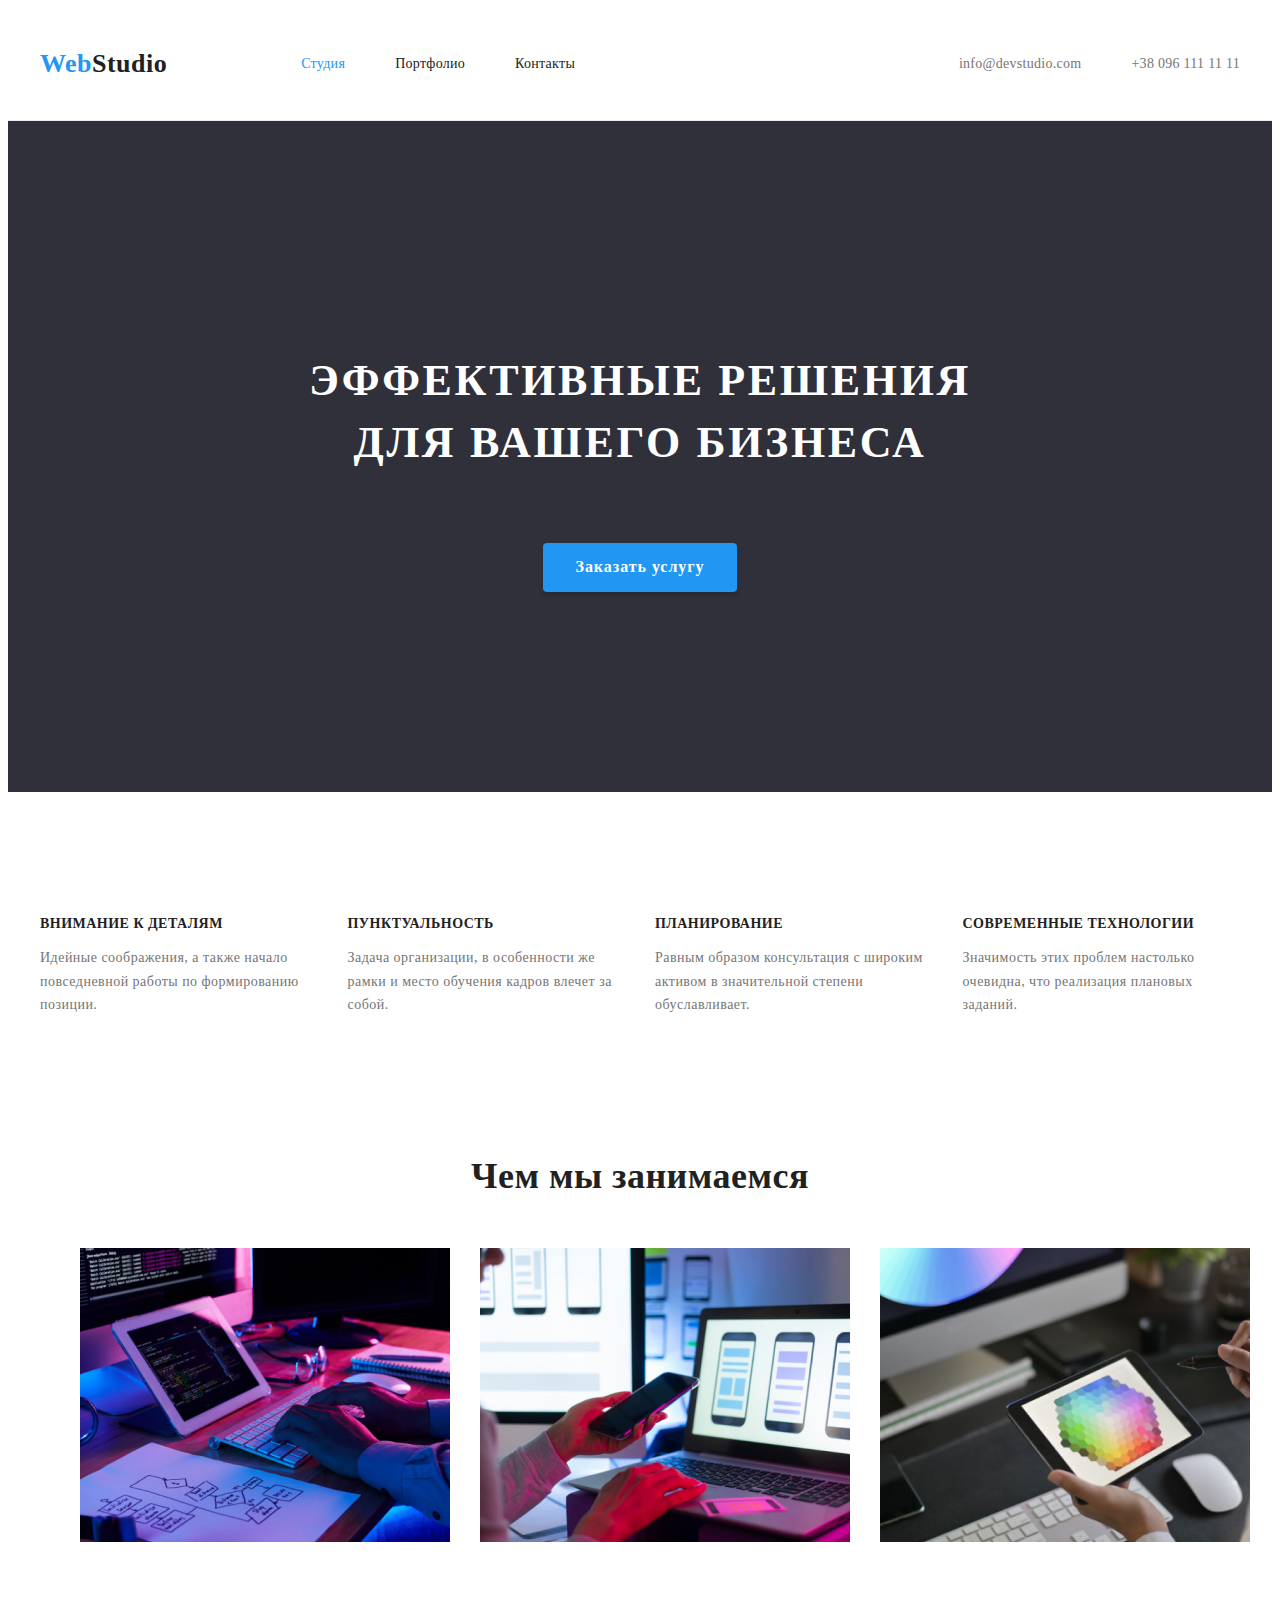
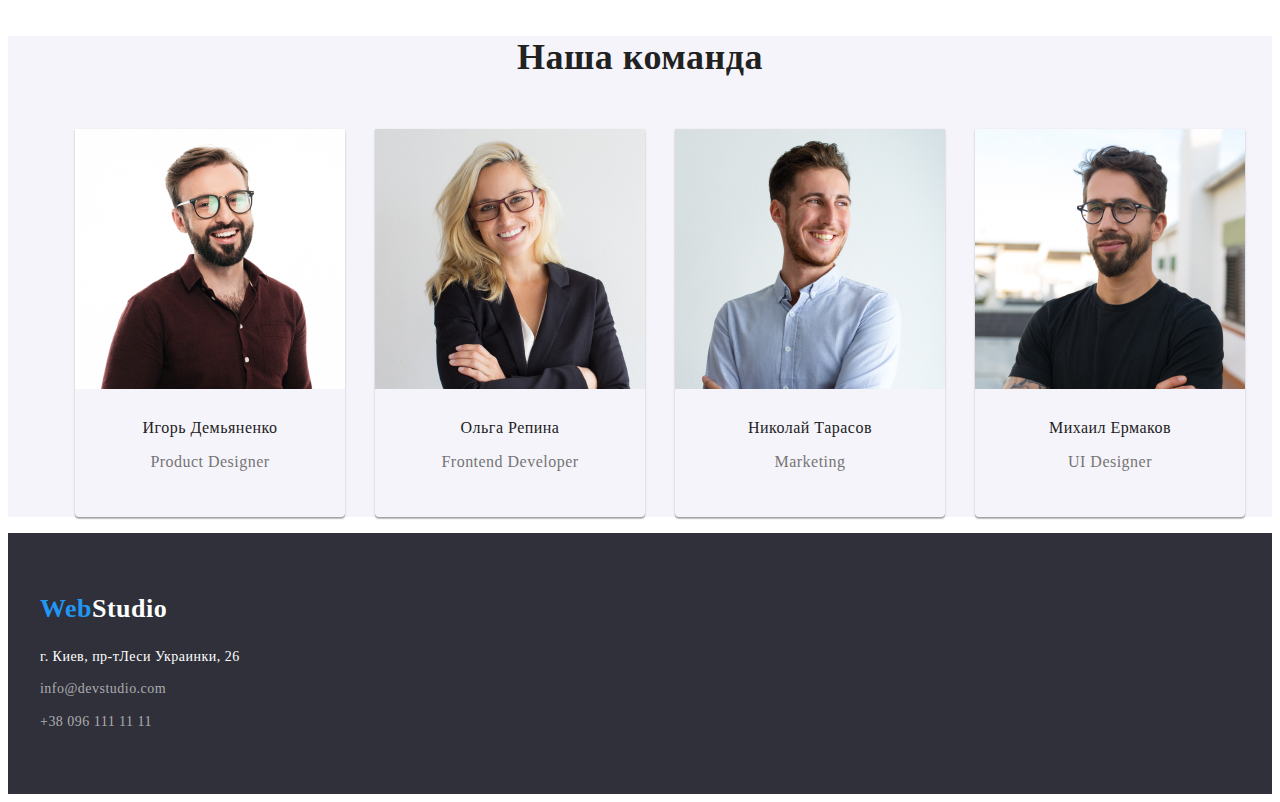
==== index.html @ 24954756 "Добавляет стили" ====
<!DOCTYPE html>
<html lang="ru">
<head>
    <meta charset="UTF-8">
    <meta name="viewport" content="width=device-width, initial-scale=1.0">
    <title>Web Studio</title>
    <link href="https://fonts.googleapis.com/css2?family=Raleway:wght@700&family=Roboto:wght@400;500;700;900&display=swap" rel="stylesheet">
    <link rel="stylesheet" href="./css/normalize.css">
    <link rel="stylesheet" href="./css/main.css"/>
</head>
<body>
    <header class="header">
        <div class="container">
           <a href="WebStudio" class="logo">Web<span class="logo-text">Studio</span></a>
            <nav>         
                <ul class="list-menu">
                    <li class="menu-item">
                            <a href="./index.html" class="link current">Студия</a></li>
                    <li class="menu-item">
                            <a href="./portfolio.html" class="link">Портфолио</a></li>
                    <li class="menu-item">
                            <a href="#address" class="link">Контакты</a></li>
                </ul>
            </nav>
                <ul class="contacts">
                    <li class="menu-contacts">
                        <a href="mailto:info@devstudio.com" class="contact-link">info@devstudio.com</a></li>
                    <li class="menu-contacts">
                        <a href="tel:+380961111111" class="contact-link">+38 096 111 11 11</a></li>
                </ul>
        </div>
    </header>
    <main>
        <section class="hero">
            <div class="container align-center">
                <h1 class="title">Эффективные решения для вашего бизнеса</h1>
                <button type="button" class="button">Заказать услугу</button>
            </div>
        </section>
        <!--section studio-->
        <section class="features">
            <div class="container">
                <h2 hidden>Особенности</h2>
                <ul class="section-studio">
                    <li class="items">
                        <h3 class="title-ss">Внимание к деталям</h3>
                        <p class="subtitle">Идейные соображения, а также начало повседневной работы по формированию позиции.</p>
                    </li>
                    <li class="items">
                        <h3 class="title-ss">Пунктуальность</h3>
                        <p class="subtitle">Задача организации, в особенности же рамки и место обучения кадров влечет за собой.</p>
                    </li>
                    <li class="items">
                        <h3 class="title-ss">Планирование</h3>
                        <p class="subtitle">Равным образом консультация с широким активом в значительной степени обуславливает.</p>
                    </li>
                    <li class="items">
                        <h3 class="title-ss">Современные технологии</h3>
                        <p class="subtitle">Значимость этих проблем настолько очевидна, что реализация плановых заданий.</p>
                    </li>
                </ul>
            </div>
        </section>
        <!--section portfolio-->
        <section class="goals">
            <div class="container"> 
                <h2 class="title-wwd">Чем мы занимаемся</h2>
                <ul class="section-portfolio">
                    <li class="item-img">
                        <img class="img-block" 
                        src="./imgs/img(7).jpg" width="370" height="294" 
                        alt="написание кода"></li>
                    <li class="item-img">
                        <img class="img-block" 
                        src="./imgs/img(8).jpg" width="370" height="294" 
                        alt="разработка мобильных приложений"></li>
                    <li class="item-img">
                        <img class="img-block" 
                        src="./imgs/img(9).jpg" width="370" height="294" 
                        alt="создание дизайна"></li>
                </ul>
            </div>
        </section>
        <!--section contacts-->
        <section class="team margin">
            <div class="container dream-team">
                <h2 class="title-wwd">Наша команда</h2>
                <ul class="section-contacts">
                    <li class="contact-description">
                        <img class="img-block" 
                        src="./imgs/img(4).jpg" width="270" height="260" 
                        alt="Игорь Демьяненко">
                        <h3 lang="ru" class="title-team">Игорь Демьяненко</h3>
                        <p lang="en" class="position">Product Designer</p></li>
                    <li class="contact-description">
                        <img class="img-block" 
                        src="./imgs/img(3).jpg" width="270" height="260" 
                        alt="Ольга Репина">
                        <h3 lang="ru" class="title-team">Ольга Репина</h3>
                        <p lang="en" class="position">Frontend Developer</p></li>
                    <li class="contact-description">
                        <img class="img-block" 
                        src="./imgs/img(5).jpg" width="270" height="260" 
                        alt="Николай Тарасов">
                        <h3 lang="ru" class="title-team">Николай Тарасов</h3>
                        <p lang="en" class="position">Marketing</p></li>
                    <li class="contact-description">
                        <img class="img-block" 
                        src="./imgs/img(6).jpg" width="270" height="260" 
                        alt="Михаил Ермаков">
                        <h3 lang="ru" class="title-team">Михаил Ермаков</h3>
                        <p lang="en" class="position">UI Designer</p></li>
                </ul>
            </div>
        </section>
    </main>
    <footer class="footer">
        <div class="container footer-address">
            <a href="WebStudio" class="logo">Web<span class="logo-text">Studio</span></a>
            <address class="address" id="address">
                <a class="map" href="https://goo.gl/maps/mBAU42XWuLWp58m89" target="_blank" rel="noopener noreferer">
                    г. Киев, пр-тЛеси Украинки, 26</a>
                <a class="link" href="mailto:info@devstudio.com">info@devstudio.com</a>
                <a class="link" href="tel:+380961111111">+38 096 111 11 11</a>
            </address>
        </div>
    </footer>   
</body>
</html>
---- css/main.css ----
/* raleway-regular - latin_cyrillic */
@font-face {
    font-family: 'Raleway';
    font-style: normal;
    font-weight: 400;
    src: url('../fonts/raleway-v18-latin_cyrillic-regular.eot'); /* IE9 Compat Modes */
    src: local(''),
         url('../fonts/raleway-v18-latin_cyrillic-regular.eot?#iefix') format('embedded-opentype'), /* IE6-IE8 */
         url('../fonts/raleway-v18-latin_cyrillic-regular.woff2') format('woff2'), /* Super Modern Browsers */
         url('../fonts/raleway-v18-latin_cyrillic-regular.woff') format('woff'), /* Modern Browsers */
         url('../fonts/raleway-v18-latin_cyrillic-regular.ttf') format('truetype'), /* Safari, Android, iOS */
         url('../fonts/raleway-v18-latin_cyrillic-regular.svg#Raleway') format('svg'); /* Legacy iOS */
  }
  /* raleway-700 - latin_cyrillic */
  @font-face {
    font-family: 'Raleway';
    font-style: normal;
    font-weight: 700;
    src: url('../fonts/raleway-v18-latin_cyrillic-700.eot'); /* IE9 Compat Modes */
    src: local(''),
         url('../fonts/raleway-v18-latin_cyrillic-700.eot?#iefix') format('embedded-opentype'), /* IE6-IE8 */
         url('../fonts/raleway-v18-latin_cyrillic-700.woff2') format('woff2'), /* Super Modern Browsers */
         url('../fonts/raleway-v18-latin_cyrillic-700.woff') format('woff'), /* Modern Browsers */
         url('../fonts/raleway-v18-latin_cyrillic-700.ttf') format('truetype'), /* Safari, Android, iOS */
         url('../fonts/raleway-v18-latin_cyrillic-700.svg#Raleway') format('svg'); /* Legacy iOS */
  }
/* roboto-regular - latin_cyrillic */
@font-face {
    font-family: 'Roboto';
    font-style: normal;
    font-weight: 400;
    src: url('../fonts/roboto-v20-latin_cyrillic-regular.eot'); /* IE9 Compat Modes */
    src: local('Roboto'), local('Roboto-Regular'),
         url('../fonts/roboto-v20-latin_cyrillic-regular.eot?#iefix') format('embedded-opentype'), /* IE6-IE8 */
         url('../fonts/roboto-v20-latin_cyrillic-regular.woff2') format('woff2'), /* Super Modern Browsers */
         url('../fonts/roboto-v20-latin_cyrillic-regular.woff') format('woff'), /* Modern Browsers */
         url('../fonts/roboto-v20-latin_cyrillic-regular.ttf') format('truetype'), /* Safari, Android, iOS */
         url('../fonts/roboto-v20-latin_cyrillic-regular.svg#Roboto') format('svg'); /* Legacy iOS */
  }
  /* roboto-500 - latin_cyrillic */
  @font-face {
    font-family: 'Roboto';
    font-style: normal;
    font-weight: 500;
    src: url('../fonts/roboto-v20-latin_cyrillic-500.eot'); /* IE9 Compat Modes */
    src: local('Roboto Medium'), local('Roboto-Medium'),
         url('../fonts/roboto-v20-latin_cyrillic-500.eot?#iefix') format('embedded-opentype'), /* IE6-IE8 */
         url('../fonts/roboto-v20-latin_cyrillic-500.woff2') format('woff2'), /* Super Modern Browsers */
         url('../fonts/roboto-v20-latin_cyrillic-500.woff') format('woff'), /* Modern Browsers */
         url('../fonts/roboto-v20-latin_cyrillic-500.ttf') format('truetype'), /* Safari, Android, iOS */
         url('../fonts/roboto-v20-latin_cyrillic-500.svg#Roboto') format('svg'); /* Legacy iOS */
  }
  /* roboto-700 - latin_cyrillic */
  @font-face {
    font-family: 'Roboto';
    font-style: normal;
    font-weight: 700;
    src: url('../fonts/roboto-v20-latin_cyrillic-700.eot'); /* IE9 Compat Modes */
    src: local('Roboto Bold'), local('Roboto-Bold'),
         url('../fonts/roboto-v20-latin_cyrillic-700.eot?#iefix') format('embedded-opentype'), /* IE6-IE8 */
         url('../fonts/roboto-v20-latin_cyrillic-700.woff2') format('woff2'), /* Super Modern Browsers */
         url('../fonts/roboto-v20-latin_cyrillic-700.woff') format('woff'), /* Modern Browsers */
         url('../fonts/roboto-v20-latin_cyrillic-700.ttf') format('truetype'), /* Safari, Android, iOS */
         url('../fonts/roboto-v20-latin_cyrillic-700.svg#Roboto') format('svg'); /* Legacy iOS */
  }
  /* roboto-900 - latin_cyrillic */
  @font-face {
    font-family: 'Roboto';
    font-style: normal;
    font-weight: 900;
    src: url('../fonts/roboto-v20-latin_cyrillic-900.eot'); /* IE9 Compat Modes */
    src: local('Roboto Black'), local('Roboto-Black'),
         url('../fonts/roboto-v20-latin_cyrillic-900.eot?#iefix') format('embedded-opentype'), /* IE6-IE8 */
         url('../fonts/roboto-v20-latin_cyrillic-900.woff2') format('woff2'), /* Super Modern Browsers */
         url('../fonts/roboto-v20-latin_cyrillic-900.woff') format('woff'), /* Modern Browsers */
         url('../fonts/roboto-v20-latin_cyrillic-900.ttf') format('truetype'), /* Safari, Android, iOS */
         url('../fonts/roboto-v20-latin_cyrillic-900.svg#Roboto') format('svg'); /* Legacy iOS */
  }
li {
    list-style-type: none; /* Убираем маркеры */
}

:root {
    --main-text-cl: #757575;
    --accent-cl: #2196F3;
    --black: #212121;
    --gray: #ffffff99;
    --white: #ffffff;
    --dark-bg: #2F303A;
    --bg: #F5F4FA;
}
body {
    color: var(--black);
    background-color: var(--primary-bg);
    letter-spacing: 0.03em;
}
.container {
    width: 1200px;
    margin-left: auto;
    margin-right: auto;
    padding-left: 15px;
    padding-right: 15px;
}
.container.align-center {
    text-align: center;
}
.header > .container {
    display: flex;
    align-items: center;
}
.header .list-menu {
    display: flex;
}
.list-menu .menu-item:not(:last-child) {
    margin-right: 50px;
}
.header {
    border-bottom: 1px solid #ececec;
}
.header .logo {
    display: block;
    margin-right: 94px;
    color: var(--accent-cl);
    font-family: Raleway;
    font-weight: 700;
    font-size: 26px;
    line-height: 1.2;
    text-decoration: none;
}
.logo > .logo-text {
    color: var(--black);
}
.header .link {
    padding-top: 32px;
    padding-bottom: 32px;
    display: block;
    color: var(--black);
    font-family: Roboto;
    font-weight: 500;
    font-size: 14px;
    line-height: 1.14;
    letter-spacing: 0.02em;
    text-decoration: none;
}
.header .link.current {
    color: var(--accent-cl);
    }
.header .link:hover,
    .link:focus {
    color: var(--accent-cl);
}
.header .contacts {
    display: flex;
    margin-left: auto;
}
.contacts .menu-contacts:not(:last-child):not(:last-child) {
    margin-right: 50px;
}
.header .contact-link {
    display: block;
    padding-top: 32px;
    padding-bottom: 32px;
    color: var(--main-text-cl);
    font-family: Roboto;
    font-weight: 500;
    font-size: 14px;
    line-height: 1.14;
    letter-spacing: 0.02em;
    text-decoration: none;
}
.header .contact-link:hover,
.contact-link:focus {
    color: var(--accent-cl);
}
.hero {
    background-color: var(--dark-bg);
}
.hero > .container {
    padding-top: 200px;
    padding-bottom: 200px;
}
.hero .title {
    max-width: 700px;
    margin-left: auto;
    margin-right: auto;
    color: #ffffff;
    font-family: Roboto;
    font-weight: 900;
    font-size: 44px;
    line-height: 1.4;
    text-align: center;
    letter-spacing: 0.06em;
    text-transform: uppercase;
}
.hero .button {
    padding: 10px 32px;
    background-color: var(--accent-cl);
    font-family: Roboto;
    color: #ffffff;
    font-weight: 700;
    font-size: 16px;
    line-height: 1.8;
    align-items: center;
    text-align: center;
    letter-spacing: 0.06em;
    margin-top: 40px;
    box-shadow: 0px 4px 4px rgba(0, 0, 0, 0.15);
    border-radius: 4px;
    border: 0;
}
.hero .button:hover,
    .button:focus {
    background: #188ce8;
}
.features .section-studio {
    padding: 94px 0px;
    display: flex;
}
.section-studio .items {
    width: calc((100% - 90px) / 4);
}

.section-studio .items:not(:last-child) {
    margin-right: 30px;
}
.features .title-ss {
    color: var(--black);
    font-family: Roboto;
    font-weight: 700;
    font-size: 14px;
    line-height: 1.14;
    text-transform: uppercase;
}
.features .subtitle {
    margin-top: 10px;
    color: var(--main-text-cl);
    font-family: Roboto;
    font-weight: 400;
    font-size: 14px;
    line-height: 1.7;
}
.goals .section-portfolio {
    margin-top: 50px;
    display: flex;
}
.section-portfolio .item-img:not(:last-child) {
    margin-right: 30px;
}
.goals .title-wwd {
    color: var(--black);
    font-family: Roboto;
    font-weight: 700;
    font-size: 36px;
    line-height: 1.2;
    text-align: center;
}
.img-block {
    display: block;
}
.container .dream-team {
    padding-top: 94px;
    padding-bottom: 94px;
}
.team.margin {
    margin-top: 94px;
}
.team {
    background: var(--bg);
}
.team .section-contacts {
    margin-top: 50px;
    display: flex;
    justify-content: center;
}
.section-contacts >.contact-description {
    padding-bottom: 30px;
    background: var(--primary-bg);
    box-shadow: 0px 1px 3px #0000001f, 0px 1px 1px #00000024,
    0px 2px 1px #00000033;
    border-radius: 0px 0px 4px 4px;
}
.section-contacts .contact-description:not(:last-child) {
    margin-right: 30px;
}
.team .title-wwd {
    color: var(--black);
    font-family: Roboto;
    font-weight: 700;
    font-size: 36px;
    line-height: 1.2;
    text-align: center;
}
.team .title-team {
    margin-top: 30px;
    color: var(--black);
    font-family: Roboto;
    font-weight: 500;
    font-size: 16px;
    line-height: 1.2x;
    text-align: center;
}
.team .position {
    margin-top: 10px;
    color: var(--main-text-cl);
    font-family: Roboto;
    font-weight: 400;
    font-size: 16px;
    line-height: 1.2x;
    text-align: center;
}
.container.footer-address {
    padding-top: 60px;
    padding-bottom: 60px;
}
.footer {
    background-color: var(--dark-bg);
}
.footer .logo {
    display: inline-block;
    font-family: Raleway;
    font-weight: 700;
    font-size: 26px;
    line-height: 1.2;
    color: var(--accent-cl);
    text-decoration: none;
}
.footer .logo-text {
    color: #ffffff;
}
.footer .address {
    font-family: Roboto;
    font-style: normal;
    font-weight: normal;
    margin-top: 20px;
}
.footer .map {
    color: #ffffff;
    font-family: Roboto;
    font-weight: 400;
    font-size: 14px;
    line-height: 1.7;
    text-decoration: none;
}
.footer .link {
    width: 20%;
    display: block;
    margin-top: 9px;
    color: rgba(255, 255, 255, 0.6);
    font-family: Roboto;
    font-weight: 400;
    font-size: 14px;
    line-height: 1.7;
    text-decoration: none;
}
/*portfolio*/
.portfolio .menu-buttons {
    display: flex;
    justify-content: center;
}
.portfolio .filter-items:not(:last-child) {
    margin-right: 8px;
}
.container.portfolio-padding {
    padding-top: 94px;
    padding-bottom: 94px;
}
.menu-buttons .button-filter {
    padding: 6px 22px;
    font-family: Roboto;
    font-weight: 500;
    font-size: 16px;
    line-height: 1.6;
    text-align: center;
    color: var(--black);
    background: #f5f4fa;
    border-radius: 4px;
    border: 0;
}
.menu-buttons .button-filter:hover,
.button-filter:focus {
    background: var(--accent-cl);
    color: #ffffff;
    box-shadow: 0px 3px 1px rgba(0, 0, 0, 0.1), 0px 1px 2px rgba(0, 0, 0, 0.08),
    0px 2px 2px rgba(0, 0, 0, 0.12);
}
.portfolio .images-portfolio {
    margin-top: 50px;
    display: flex;
    flex-wrap: wrap;
    padding-left: 0px;
}
.portfolio .img-block {
    width: calc((100% - 60px) / 3);
    border: 1px solid #eeeeee;
}
.portfolio .img-block:not(:nth-child(-n + 3)) {
    margin-top: 30px;
}
.images-portfolio{
    justify-content: space-between;
    margin-right: 30px;
}
.images-portfolio .link {
    display: block;
    background: var(--primary-bg);
    text-decoration: none;
    padding-bottom: 20px;
}
.images-portfolio .title-wwd {
    margin-top: 20px;
    padding-left: 24px;
    color: var(--black);
    font-family: Roboto;
    font-weight: 700;
    font-size: 18px;
    line-height: 2;
    letter-spacing: 0.06em;
}
.images-portfolio .type {
    margin-top: 4px;
    padding-left: 24px;
    color: var(--main-text-cl);
    font-family: Roboto;
    font-weight: 400;
    font-size: 16px;
    line-height: 1.8;
}
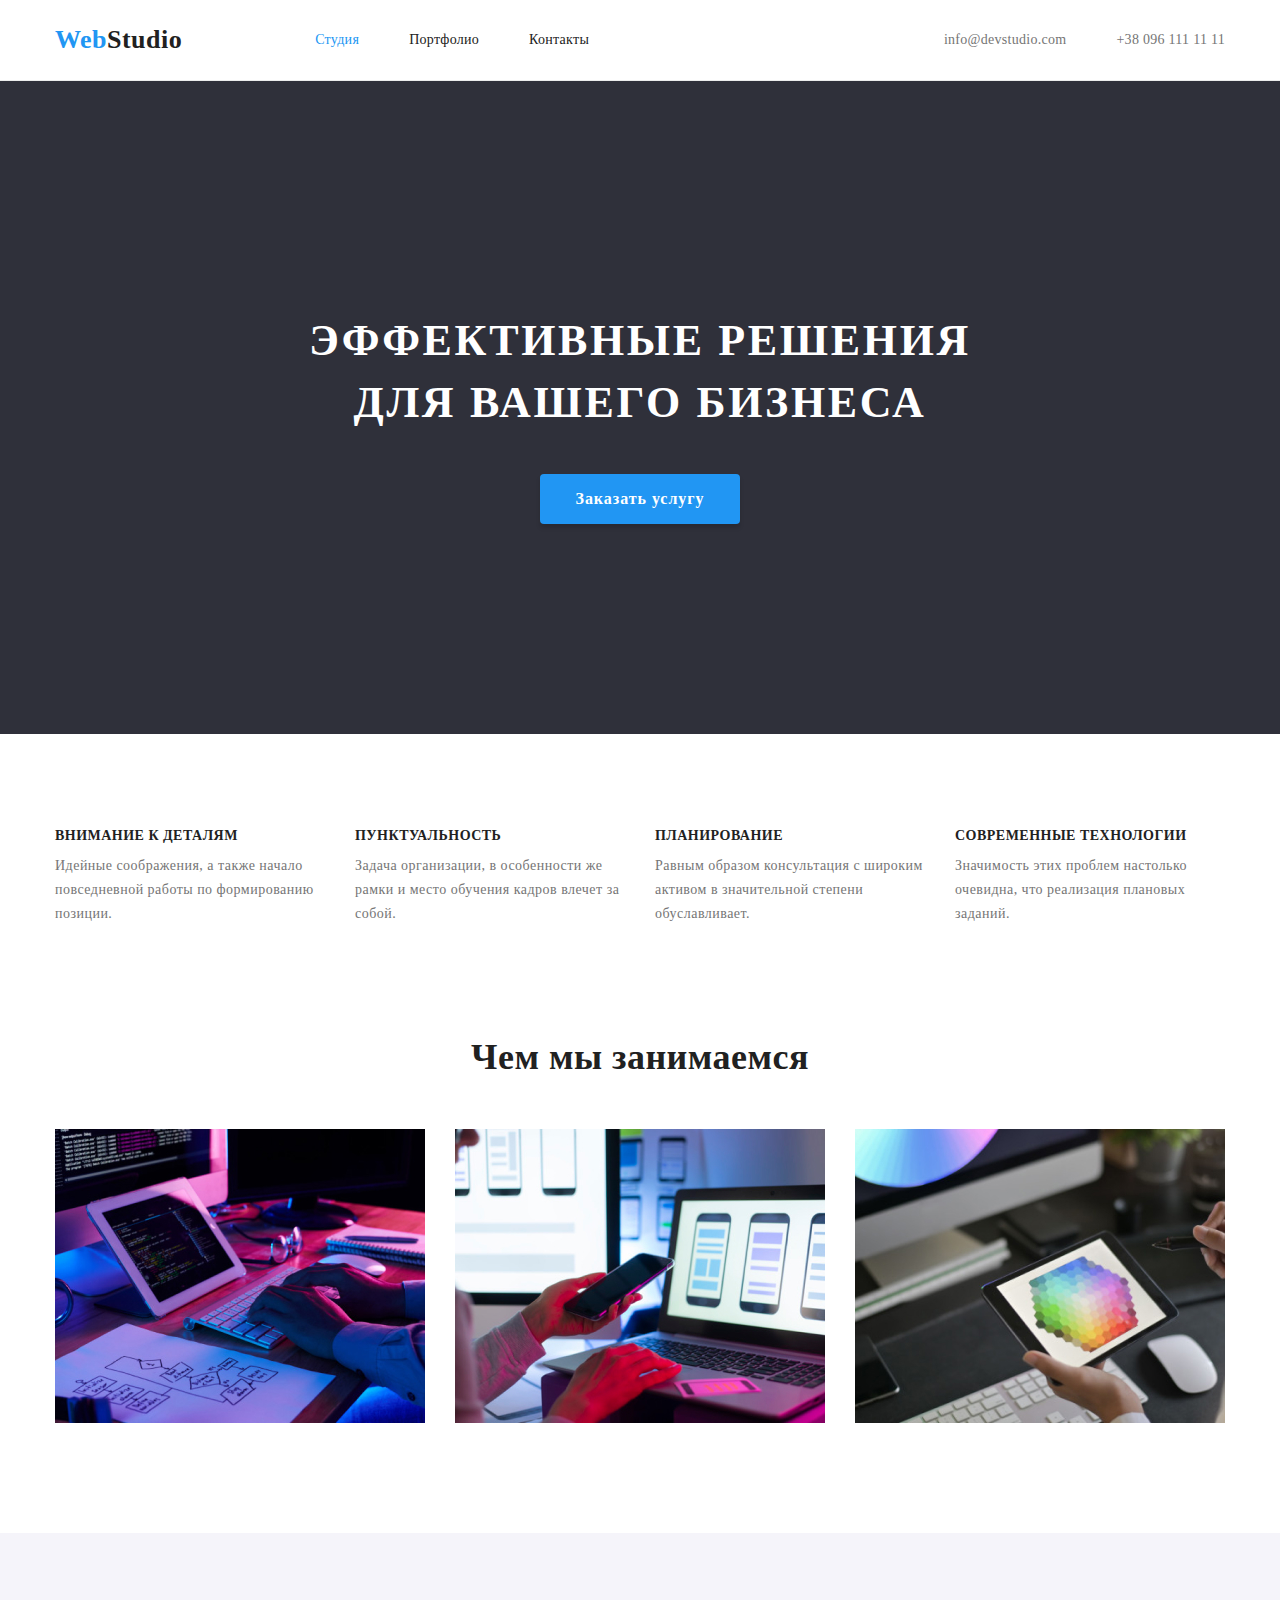
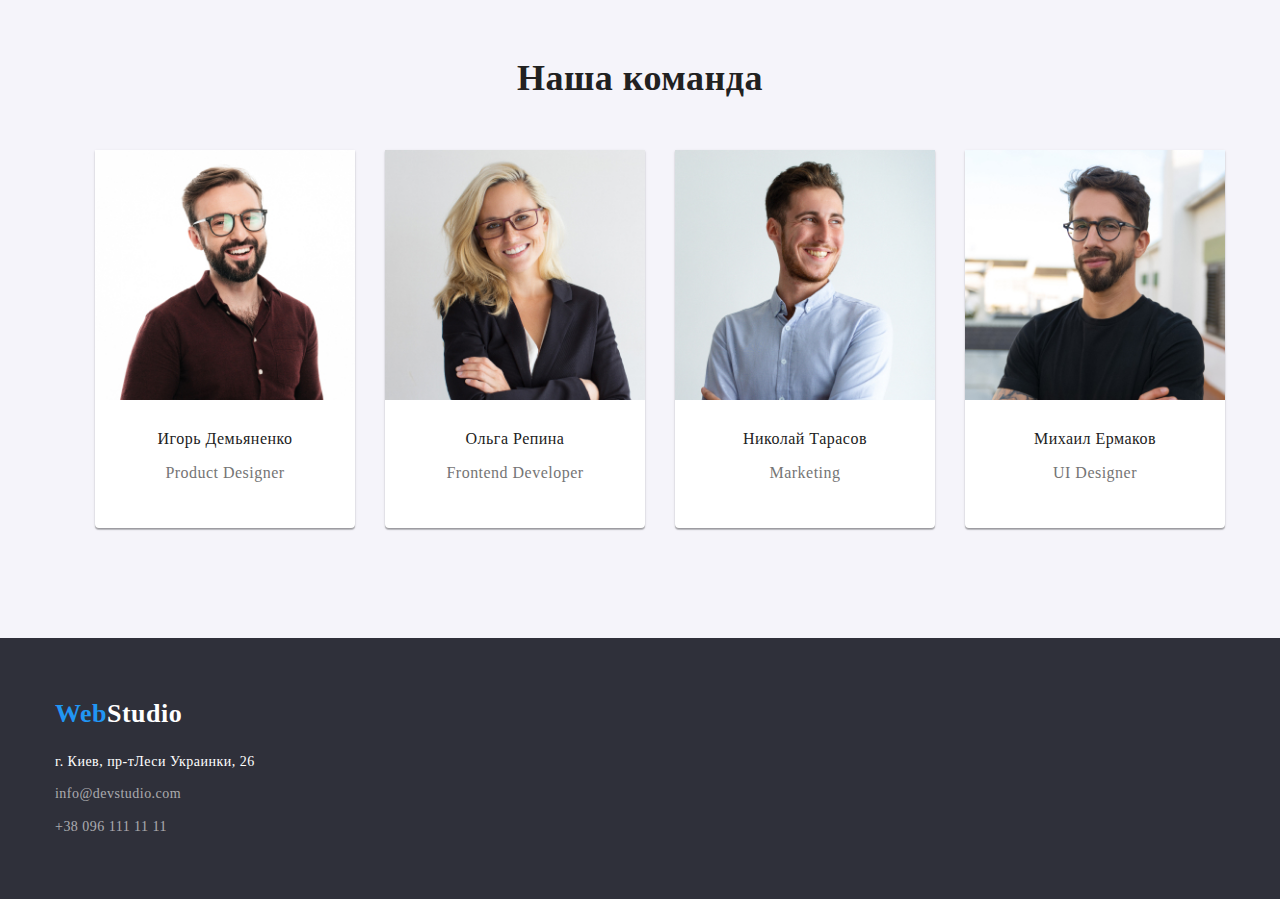
==== commit a663027b: "корректирует правки" ====
--- a/index.html
+++ b/index.html
@@ -33,8 +33,10 @@
     <main>
         <section class="hero">
             <div class="container align-center">
-                <h1 class="title">Эффективные решения для вашего бизнеса</h1>
-                <button type="button" class="button">Заказать услугу</button>
+                <div class="title-hero">
+                    <h1 class="title">Эффективные решения для вашего бизнеса</h1>
+                </div>
+                <button class="button" type="button">Заказать услугу</button>
             </div>
         </section>
         <!--section studio-->
--- a/css/main.css
+++ b/css/main.css
@@ -75,11 +75,18 @@
          url('../fonts/roboto-v20-latin_cyrillic-900.woff') format('woff'), /* Modern Browsers */
          url('../fonts/roboto-v20-latin_cyrillic-900.ttf') format('truetype'), /* Safari, Android, iOS */
          url('../fonts/roboto-v20-latin_cyrillic-900.svg#Roboto') format('svg'); /* Legacy iOS */
-  }
+}
 li {
     list-style-type: none; /* Убираем маркеры */
 }
-
+html {
+    box-sizing: border-box;
+  }
+*,
+*::before,
+*::after {
+  box-sizing: inherit;
+}
 :root {
     --main-text-cl: #757575;
     --accent-cl: #2196F3;
@@ -93,6 +100,7 @@
     color: var(--black);
     background-color: var(--primary-bg);
     letter-spacing: 0.03em;
+    margin: 0px;
 }
 .container {
     width: 1200px;
@@ -101,25 +109,28 @@
     padding-left: 15px;
     padding-right: 15px;
 }
-.container.align-center {
-    text-align: center;
-}
-.header > .container {
+.container .align-center {
+    text-align: center;
+}
+.header .container {
     display: flex;
     align-items: center;
 }
 .header .list-menu {
     display: flex;
+    margin-top: 0px;
+    margin-bottom: 0px;
 }
 .list-menu .menu-item:not(:last-child) {
     margin-right: 50px;
 }
 .header {
+    margin: 0px;
     border-bottom: 1px solid #ececec;
 }
 .header .logo {
     display: block;
-    margin-right: 94px;
+    margin-right: 93px;
     color: var(--accent-cl);
     font-family: Raleway;
     font-weight: 700;
@@ -131,8 +142,8 @@
     color: var(--black);
 }
 .header .link {
-    padding-top: 32px;
-    padding-bottom: 32px;
+    margin-top: 32px;
+    margin-bottom: 32px;
     display: block;
     color: var(--black);
     font-family: Roboto;
@@ -152,14 +163,16 @@
 .header .contacts {
     display: flex;
     margin-left: auto;
-}
-.contacts .menu-contacts:not(:last-child):not(:last-child) {
+    margin-top: 0px;
+    margin-bottom: 0px;
+}
+.contacts .menu-contacts:not(:last-child) {
     margin-right: 50px;
 }
 .header .contact-link {
     display: block;
-    padding-top: 32px;
-    padding-bottom: 32px;
+    margin-top: 32px;
+    margin-bottom: 32px;
     color: var(--main-text-cl);
     font-family: Roboto;
     font-weight: 500;
@@ -173,11 +186,10 @@
     color: var(--accent-cl);
 }
 .hero {
+    text-align: center;
+    padding-top: 200px;
+    padding-bottom: 210px;
     background-color: var(--dark-bg);
-}
-.hero > .container {
-    padding-top: 200px;
-    padding-bottom: 200px;
 }
 .hero .title {
     max-width: 700px;
@@ -193,6 +205,8 @@
     text-transform: uppercase;
 }
 .hero .button {
+    display: inline-block;
+    min-width: 200px;
     padding: 10px 32px;
     background-color: var(--accent-cl);
     font-family: Roboto;
@@ -200,30 +214,32 @@
     font-weight: 700;
     font-size: 16px;
     line-height: 1.8;
-    align-items: center;
-    text-align: center;
     letter-spacing: 0.06em;
-    margin-top: 40px;
     box-shadow: 0px 4px 4px rgba(0, 0, 0, 0.15);
     border-radius: 4px;
-    border: 0;
+    border: 1px solid transparent;
 }
 .hero .button:hover,
     .button:focus {
     background: #188ce8;
 }
+.title-hero {
+    margin-bottom: 40px;
+    margin-right: auto;
+    margin-left: auto;
+    max-width: 700px;
+}
 .features .section-studio {
-    padding: 94px 0px;
-    display: flex;
-}
-.section-studio .items {
-    width: calc((100% - 90px) / 4);
-}
-
+    margin-top: 94px;
+    padding: 0px 0px;
+    display: flex;
+}
 .section-studio .items:not(:last-child) {
     margin-right: 30px;
 }
 .features .title-ss {
+    margin-top: 0px;
+    margin-bottom: 10px;
     color: var(--black);
     font-family: Roboto;
     font-weight: 700;
@@ -232,21 +248,30 @@
     text-transform: uppercase;
 }
 .features .subtitle {
-    margin-top: 10px;
     color: var(--main-text-cl);
     font-family: Roboto;
     font-weight: 400;
     font-size: 14px;
     line-height: 1.7;
+}
+.subtitle {
+    margin: 0px 0px;
+    width: 270px;
 }
 .goals .section-portfolio {
     margin-top: 50px;
+    padding: 0px 0px;
     display: flex;
 }
 .section-portfolio .item-img:not(:last-child) {
     margin-right: 30px;
 }
+.goals {
+    padding-top: 94px;
+    padding-bottom: 94px;
+}
 .goals .title-wwd {
+    margin: 0px;
     color: var(--black);
     font-family: Roboto;
     font-weight: 700;
@@ -256,15 +281,19 @@
 }
 .img-block {
     display: block;
+    max-width: 100%;
+    height: auto;
 }
 .container .dream-team {
     padding-top: 94px;
     padding-bottom: 94px;
 }
-.team.margin {
+.team .margin {
     margin-top: 94px;
 }
 .team {
+    padding-top: 94px;
+    padding-bottom: 94px;
     background: var(--bg);
 }
 .team .section-contacts {
@@ -272,9 +301,9 @@
     display: flex;
     justify-content: center;
 }
-.section-contacts >.contact-description {
+.section-contacts .contact-description {
     padding-bottom: 30px;
-    background: var(--primary-bg);
+    background: var(--white);
     box-shadow: 0px 1px 3px #0000001f, 0px 1px 1px #00000024,
     0px 2px 1px #00000033;
     border-radius: 0px 0px 4px 4px;
@@ -361,8 +390,13 @@
     margin-right: 8px;
 }
 .container.portfolio-padding {
-    padding-top: 94px;
-    padding-bottom: 94px;
+    padding-top: 0px;
+    padding-bottom: 0px;
+}
+.menu-buttons {
+    padding: 0px 0px;
+    margin-top: 0px;
+    margin-bottom: 50px;
 }
 .menu-buttons .button-filter {
     padding: 6px 22px;
@@ -383,8 +417,14 @@
     box-shadow: 0px 3px 1px rgba(0, 0, 0, 0.1), 0px 1px 2px rgba(0, 0, 0, 0.08),
     0px 2px 2px rgba(0, 0, 0, 0.12);
 }
+.portfolio {
+    padding-top: 94px;
+    padding-bottom: 94px;
+}
+.images-portfolio {
+    margin: 0px 0px;
+}
 .portfolio .images-portfolio {
-    margin-top: 50px;
     display: flex;
     flex-wrap: wrap;
     padding-left: 0px;
@@ -398,13 +438,11 @@
 }
 .images-portfolio{
     justify-content: space-between;
-    margin-right: 30px;
 }
 .images-portfolio .link {
     display: block;
     background: var(--primary-bg);
     text-decoration: none;
-    padding-bottom: 20px;
 }
 .images-portfolio .title-wwd {
     margin-top: 20px;
